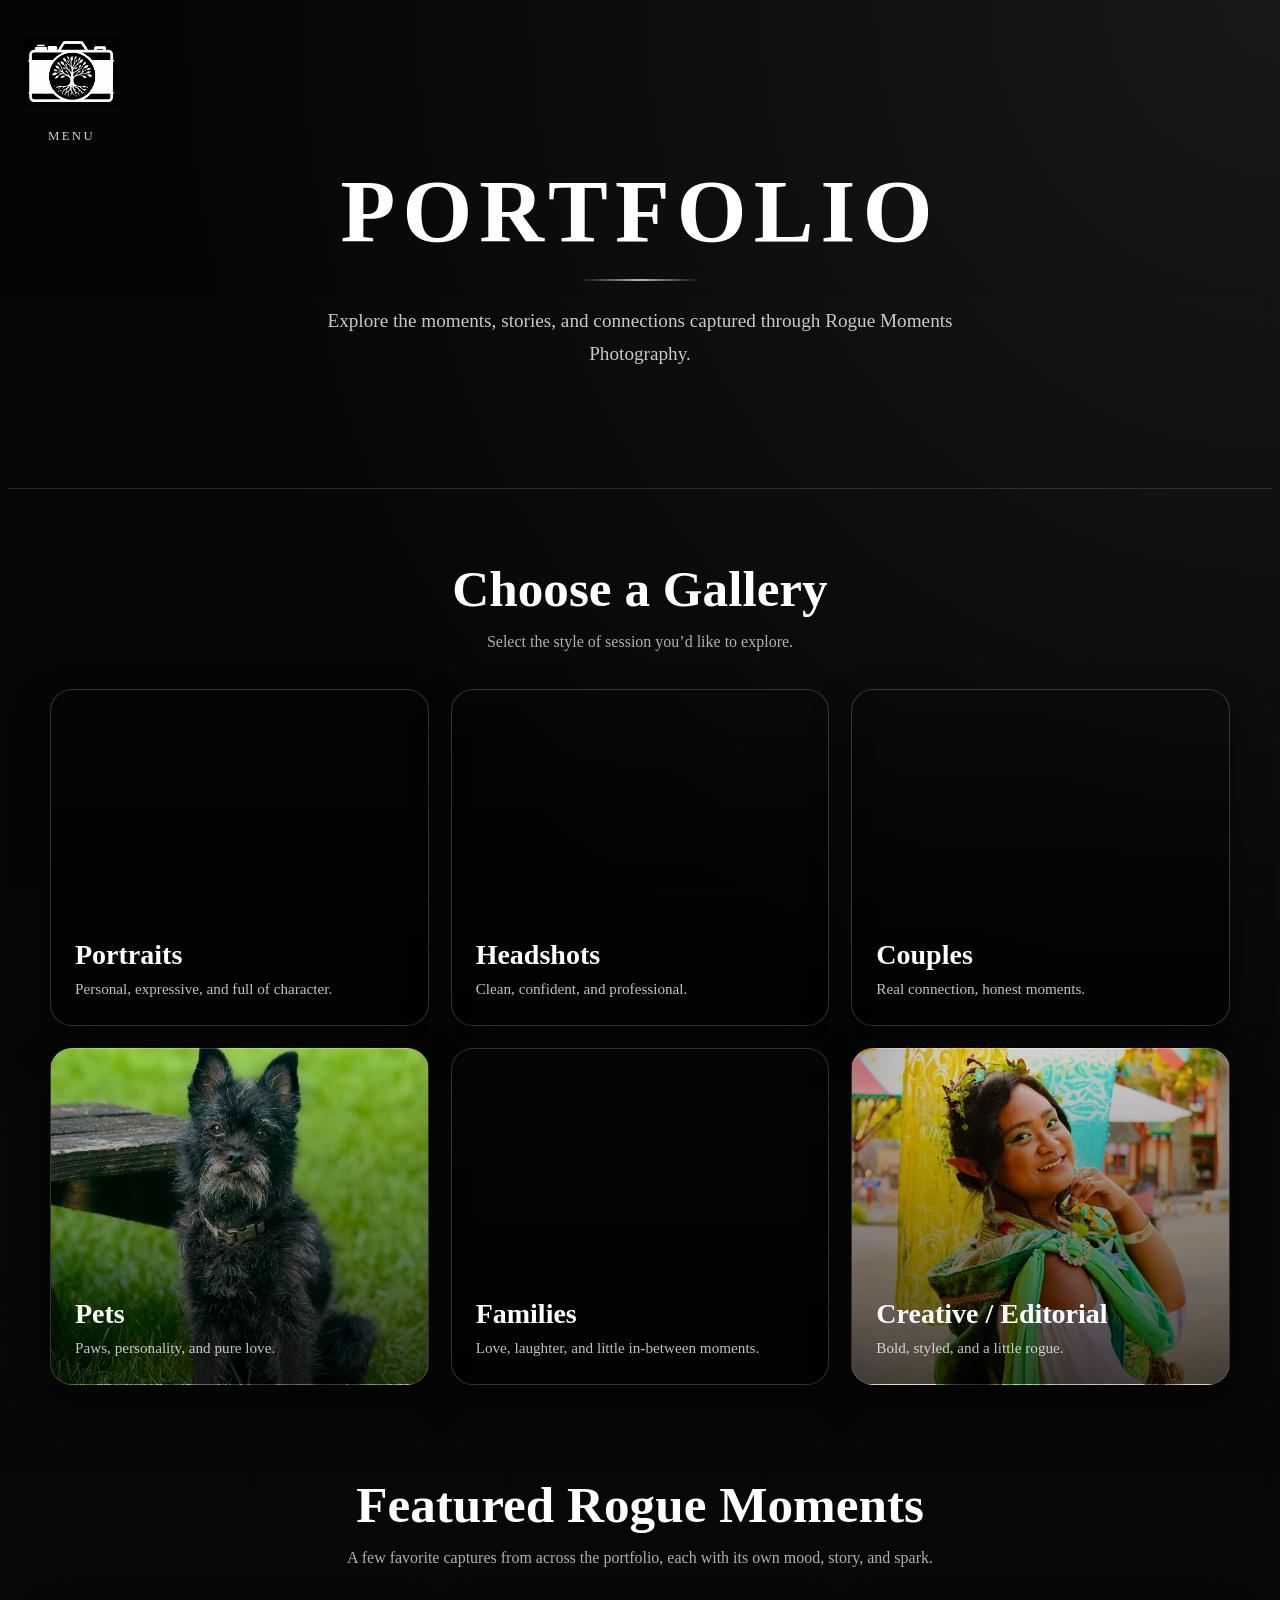
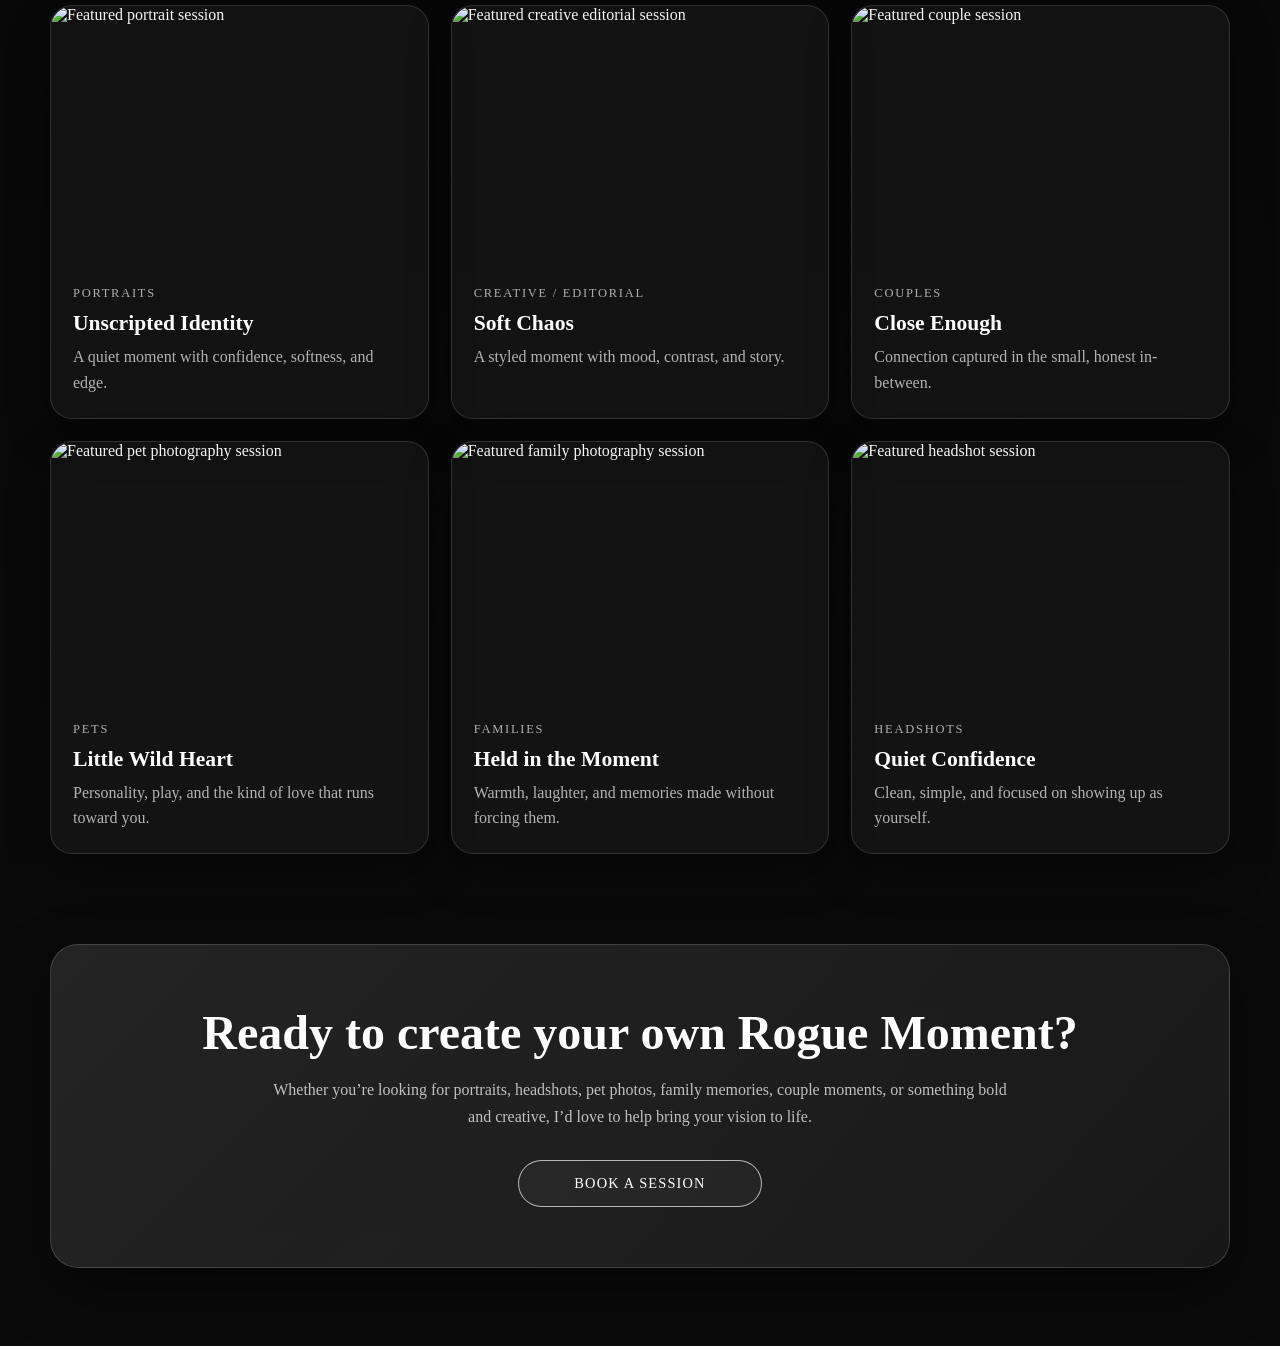
==== pages/portfolio/index.html @ 92284c4f "Upload photography website" ====
<!DOCTYPE html>
<html lang="en">
<head>
  <meta charset="UTF-8" />
  <meta name="viewport" content="width=device-width, initial-scale=1.0" />

  <title>Portfolio | Rogue Moments Photography</title>

  <link rel="stylesheet" href="../../css/global.css" />
  <link rel="stylesheet" href="../../css/navigation.css" />
  <link rel="stylesheet" href="../../css/portfolio.css" />
</head>

<body class="portfolio-page">

  <!-- SHARED NAVIGATION -->
  <div id="navigation-container"></div>

  <!-- PAGE HEADER -->
  <header class="portfolio-header">
    <div class="portfolio-title-wrapper">
      <h1>Portfolio</h1>
      <div class="portfolio-divider"></div>
      <p>
        Explore the moments, stories, and connections captured through Rogue Moments Photography.
      </p>
    </div>
  </header>

  <!-- MAIN CONTENT -->
  <main class="portfolio-main">

    <!-- CATEGORY SECTION -->
    <section class="portfolio-categories">

      <div class="section-heading">
        <h2>Choose a Gallery</h2>
        <p>Select the style of session you’d like to explore.</p>
      </div>

      <div class="category-grid">

        <a href="portraits.html" class="category-card" style="--card-image: url('../../images/portfolio/portraits.jpg'); --card-position: center 30%;">
          <div class="category-card-content">
            <h3>Portraits</h3>
            <p>Personal, expressive, and full of character.</p>
          </div>
        </a>

        <a href="headshots.html" class="category-card" style="--card-image: url('../../images/portfolio/headshots.jpg'); --card-position: center 34%;">
          <div class="category-card-content">
            <h3>Headshots</h3>
            <p>Clean, confident, and professional.</p>
          </div>
        </a>

        <a href="couples.html" class="category-card" style="--card-image: url('../../images/portfolio/couples.jpg'); --card-position: center center;">
          <div class="category-card-content">
            <h3>Couples</h3>
            <p>Real connection, honest moments.</p>
          </div>
        </a>

        <a href="pets.html" class="category-card" style="--card-image: url('../../images/portfolio/pets.jpg'); --card-position: center center;">
          <div class="category-card-content">
            <h3>Pets</h3>
            <p>Paws, personality, and pure love.</p>
          </div>
        </a>

        <a href="families.html" class="category-card" style="--card-image: url('../../images/portfolio/families.jpg'); --card-position: center center;">
          <div class="category-card-content">
            <h3>Families</h3>
            <p>Love, laughter, and little in-between moments.</p>
          </div>
        </a>

        <a href="creative-editorial.html" class="category-card" style="--card-image: url('../../images/portfolio/creative-editorial.jpg'); --card-position: center 38%;">
          <div class="category-card-content">
            <h3>Creative / Editorial</h3>
            <p>Bold, styled, and a little rogue.</p>
          </div>
        </a>

      </div>
    </section>

    <!-- FEATURED SECTION -->
    <section class="featured-rogue-moments">

      <div class="section-heading">
        <h2>Featured Rogue Moments</h2>
        <p>
          A few favorite captures from across the portfolio, each with its own mood, story, and spark.
        </p>
      </div>

      <div class="featured-grid">

        <article class="featured-card">
          <img src="../../images/portfolio/featured-1.jpg" alt="Featured portrait session" />

          <div class="featured-card-content">
            <span>Portraits</span>
            <h3>Unscripted Identity</h3>
            <p>A quiet moment with confidence, softness, and edge.</p>
          </div>

          <div class="rogue-moment-popup">
            <img src="../../images/portfolio/featured-1.jpg" alt="Featured portrait session enlarged" />

            <div class="rogue-moment-story">
              <span>Portraits</span>
              <h2>Unscripted Identity</h2>
              <p>
                This moment happened in the pause between poses. The energy softened,
                the expression became real, and the image stopped feeling staged.
                It became honest. Rogue Moments has always been about capturing
                the versions of ourselves that exist naturally when we stop trying
                to perform.
              </p>
            </div>
          </div>
        </article>

        <article class="featured-card">
          <img src="../../images/portfolio/featured-2.jpg" alt="Featured creative editorial session" />

          <div class="featured-card-content">
            <span>Creative / Editorial</span>
            <h3>Soft Chaos</h3>
            <p>A styled moment with mood, contrast, and story.</p>
          </div>

          <div class="rogue-moment-popup">
            <img src="../../images/portfolio/featured-2.jpg" alt="Featured creative editorial session enlarged" />

            <div class="rogue-moment-story">
              <span>Creative / Editorial</span>
              <h2>Soft Chaos</h2>
              <p>
                Editorial work lives in emotion and atmosphere. This frame leaned
                into cinematic shadows, texture, and visual tension to create a
                moment that feels suspended between memory and dream.
              </p>
            </div>
          </div>
        </article>

        <article class="featured-card">
          <img src="../../images/portfolio/featured-3.jpg" alt="Featured couple session" />

          <div class="featured-card-content">
            <span>Couples</span>
            <h3>Close Enough</h3>
            <p>Connection captured in the small, honest in-between.</p>
          </div>

          <div class="rogue-moment-popup">
            <img src="../../images/portfolio/featured-3.jpg" alt="Featured couple session enlarged" />

            <div class="rogue-moment-story">
              <span>Couples</span>
              <h2>Close Enough</h2>
              <p>
                Some of the strongest couple photographs happen in silence. A glance,
                a hand shift, a small smile. This image was about comfort and closeness,
                not perfection.
              </p>
            </div>
          </div>
        </article>

        <article class="featured-card">
          <img src="../../images/portfolio/featured-4.jpg" alt="Featured pet photography session" />

          <div class="featured-card-content">
            <span>Pets</span>
            <h3>Little Wild Heart</h3>
            <p>Personality, play, and the kind of love that runs toward you.</p>
          </div>

          <div class="rogue-moment-popup">
            <img src="../../images/portfolio/featured-4.jpg" alt="Featured pet photography session enlarged" />

            <div class="rogue-moment-story">
              <span>Pets</span>
              <h2>Little Wild Heart</h2>
              <p>
                Pet photography is unpredictable in the best way possible. This moment
                happened mid-motion, full of energy and trust, creating an image that
                feels alive every time it’s revisited.
              </p>
            </div>
          </div>
        </article>

        <article class="featured-card">
          <img src="../../images/portfolio/featured-5.jpg" alt="Featured family photography session" />

          <div class="featured-card-content">
            <span>Families</span>
            <h3>Held in the Moment</h3>
            <p>Warmth, laughter, and memories made without forcing them.</p>
          </div>

          <div class="rogue-moment-popup">
            <img src="../../images/portfolio/featured-5.jpg" alt="Featured family photography session enlarged" />

            <div class="rogue-moment-story">
              <span>Families</span>
              <h2>Held in the Moment</h2>
              <p>
                Family sessions are about preserving feeling more than perfection.
                This frame captured the kind of memory that grows more meaningful
                with time.
              </p>
            </div>
          </div>
        </article>

        <article class="featured-card">
          <img src="../../images/portfolio/featured-6.jpg" alt="Featured headshot session" />

          <div class="featured-card-content">
            <span>Headshots</span>
            <h3>Quiet Confidence</h3>
            <p>Clean, simple, and focused on showing up as yourself.</p>
          </div>

          <div class="rogue-moment-popup">
            <img src="../../images/portfolio/featured-6.jpg" alt="Featured headshot session enlarged" />

            <div class="rogue-moment-story">
              <span>Headshots</span>
              <h2>Quiet Confidence</h2>
              <p>
                The strongest headshots rarely feel forced. This image focused on calm
                expression, clean composition, and authentic presence over heavy posing.
              </p>
            </div>
          </div>
        </article>

      </div>
    </section>

    <!-- BOTTOM CALL TO ACTION -->
    <section class="portfolio-cta">

      <h2>Ready to create your own Rogue Moment?</h2>

      <p>
        Whether you’re looking for portraits, headshots, pet photos, family memories,
        couple moments, or something bold and creative, I’d love to help bring your vision to life.
      </p>

      <a href="../bookings/bookings.html" class="portfolio-cta-button">
        Book a Session
      </a>

    </section>

  </main>

  <!-- NAVIGATION LOADER -->
  <script>
    const navigationContainer = document.getElementById("navigation-container");

    if (navigationContainer) {
      fetch("../../components/navigation.html")
        .then(response => {
          if (!response.ok) {
            throw new Error("Navigation file could not be loaded.");
          }

          return response.text();
        })
        .then(data => {
          navigationContainer.innerHTML = data;
        })
        .catch(error => {
          console.error("Navigation failed to load:", error);
        });
    }
  </script>

</body>
</html>
---- css/navigation.css ----
/* ================================
   SHARED SITE NAVIGATION
   Rogue Moments Photography
================================ */

.site-navigation {
  position: fixed;

  top: 24px;
  left: 24px;

  z-index: 9999;
}

/* MENU TRIGGER */

.menu-trigger {
  position: relative;

  display: flex;
  flex-direction: column;
  align-items: center;

  cursor: pointer;
}

/* LOGO */

.menu-logo {
  width: 95px;
  height: 95px;

  display: flex;
  align-items: center;
  justify-content: center;
}

.menu-logo img {
  width: 100%;
  height: 100%;

  display: block;

  object-fit: contain;
  object-position: center;
}

/* TEMP TEXT LOGO */

.menu-logo-text {
  width: 82px;
  height: 82px;

  display: flex;
  align-items: center;
  justify-content: center;

  color: #ffffff;

  font-size: 2rem;
  font-style: italic;
  font-weight: 700;
}

/* MENU TEXT */

.menu-text {
  margin-top: 10px;

  color: rgba(255,255,255,0.82);

  font-size: 0.8rem;
  letter-spacing: 0.18em;
  text-transform: uppercase;

  transition: color 0.25s ease;
}

.menu-trigger:hover .menu-text {
  color: white;
}

/* DROPDOWN */

.menu-dropdown {
  position: absolute;

  top: 120px;
  left: 0;

  display: flex;
  flex-direction: column;
  gap: 14px;

  opacity: 0;
  visibility: hidden;

  transform: translateY(-12px);

  transition:
    opacity 0.3s ease,
    transform 0.3s ease,
    visibility 0.3s ease;
}

/* SHOW DROPDOWN */

.menu-trigger:hover .menu-dropdown {
  opacity: 1;
  visibility: visible;

  transform: translateY(0);
}

/* BANNER BUTTONS */

.nav-banner {
  min-width: 240px;

  padding: 1rem 1.8rem;

  position: relative;

  display: flex;
  align-items: center;

  color: white;

  text-decoration: none;
  text-transform: uppercase;

  font-size: 0.9rem;
  font-weight: 600;

  letter-spacing: 0.14em;

  background: #111111;

  border: 2px solid rgba(192,192,192,0.8);

  box-shadow:
    0 0 18px rgba(255,255,255,0.08),
    inset 0 0 14px rgba(255,255,255,0.08);

  clip-path:
    polygon(
      0 0,
      92% 0,
      100% 50%,
      92% 100%,
      0 100%
    );

  transition:
    transform 0.25s ease,
    box-shadow 0.25s ease,
    border-color 0.25s ease,
    background 0.25s ease;
}

/* HOVER */

.nav-banner:hover {
  transform: translateX(10px);

  border-color: white;

  background: #1a1a1a;

  box-shadow:
    0 0 28px rgba(192,192,192,0.35),
    inset 0 0 18px rgba(255,255,255,0.12);
}

/* MOBILE */

@media (max-width: 900px) {

  .site-navigation {
    top: 16px;
    left: 16px;
  }

  .menu-logo,
  .menu-logo-text {
    width: 68px;
    height: 68px;
  }

  .menu-dropdown {
    top: 100px;
  }

  .nav-banner {
    min-width: 200px;
    font-size: 0.82rem;
  }
}
---- css/portfolio.css ----
/* ================================
   ROGUE MOMENTS PHOTOGRAPHY
   PORTFOLIO PAGE
================================ */

.portfolio-page {
  min-height: 100vh;
  background:
    radial-gradient(circle at top right, rgba(255, 255, 255, 0.08), transparent 35%),
    linear-gradient(180deg, #050505 0%, #0a0a0a 100%);
  color: var(--white, #f5f5f5);
}

/* HEADER */

.portfolio-header {
  min-height: 300px;
  padding: 110px 24px 70px;
  display: flex;
  align-items: center;
  justify-content: center;
  text-align: center;
  border-bottom: 1px solid rgba(192, 192, 192, 0.18);
}

.portfolio-title-wrapper {
  max-width: 850px;
}

.portfolio-title-wrapper h1 {
  margin: 0;
  font-size: clamp(3rem, 7vw, 6rem);
  line-height: 1;
  letter-spacing: 0.08em;
  text-transform: uppercase;
  color: #ffffff;
}

.portfolio-divider {
  width: 120px;
  height: 2px;
  margin: 24px auto;
  background: linear-gradient(
    90deg,
    transparent,
    rgba(192, 192, 192, 0.95),
    transparent
  );
}

.portfolio-title-wrapper p {
  margin: 0 auto;
  max-width: 700px;
  font-size: clamp(1rem, 2vw, 1.2rem);
  line-height: 1.7;
  color: rgba(255, 255, 255, 0.78);
}

/* MAIN */

.portfolio-main {
  width: min(1180px, calc(100% - 40px));
  margin: 0 auto;
  padding: 70px 0;
}

/* SECTION HEADING */

.section-heading {
  margin-bottom: 34px;
  text-align: center;
}

.section-heading h2 {
  margin: 0 0 10px;
  font-size: clamp(2rem, 4vw, 3.2rem);
  color: #ffffff;
}

.section-heading p {
  margin: 0 auto;
  max-width: 680px;
  color: rgba(255, 255, 255, 0.68);
  font-size: 1rem;
  line-height: 1.7;
}

/* CATEGORY CARDS */

.portfolio-categories {
  margin-bottom: 90px;
}

.category-grid {
  display: grid;
  grid-template-columns: repeat(3, 1fr);
  gap: 22px;
}

.category-card {
  position: relative;
  min-height: 335px;
  border-radius: 22px;
  overflow: hidden;
  text-decoration: none;
  color: #ffffff;

  background-image:
    linear-gradient(
      180deg,
      rgba(0, 0, 0, 0.12),
      rgba(0, 0, 0, 0.72)
    ),
    var(--card-image);

  background-size: cover;
  background-position: var(--card-position, center);
  background-repeat: no-repeat;

  border: 1px solid rgba(192, 192, 192, 0.24);
  box-shadow: 0 18px 40px rgba(0, 0, 0, 0.42);

  transition:
    transform 0.28s ease,
    box-shadow 0.28s ease,
    border-color 0.28s ease,
    filter 0.28s ease;
}

.category-card::before {
  content: "";
  position: absolute;
  inset: 0;
  background: radial-gradient(circle at top, rgba(255, 255, 255, 0.14), transparent 45%);
  opacity: 0;
  transition: opacity 0.28s ease;
}

.category-card:hover {
  transform: translateY(-8px) scale(1.02);
  border-color: rgba(230, 230, 230, 0.72);
  box-shadow:
    0 22px 55px rgba(0, 0, 0, 0.58),
    0 0 22px rgba(192, 192, 192, 0.28);
  filter: brightness(1.08);
}

.category-card:hover::before {
  opacity: 1;
}

.category-card-content {
  position: absolute;
  left: 24px;
  right: 24px;
  bottom: 24px;
  z-index: 1;
}

.category-card-content h3 {
  margin: 0 0 8px;
  font-size: 1.75rem;
  line-height: 1.1;
  color: #ffffff;
}

.category-card-content p {
  margin: 0;
  max-width: 310px;
  color: rgba(255, 255, 255, 0.76);
  font-size: 0.95rem;
  line-height: 1.5;
}

/* FEATURED SECTION */

.featured-rogue-moments {
  margin-bottom: 90px;
}

.featured-grid {
  display: grid;
  grid-template-columns: repeat(3, 1fr);
  gap: 22px;
}

.featured-card {
  position: relative;
  overflow: visible;
  border-radius: 22px;
  background: rgba(255, 255, 255, 0.045);
  border: 1px solid rgba(192, 192, 192, 0.18);
  box-shadow: 0 18px 42px rgba(0, 0, 0, 0.35);
  transition:
    transform 0.28s ease,
    border-color 0.28s ease,
    box-shadow 0.28s ease;
}

.featured-card:hover {
  transform: translateY(-6px);
  border-color: rgba(230, 230, 230, 0.55);
  box-shadow:
    0 24px 52px rgba(0, 0, 0, 0.5),
    0 0 20px rgba(192, 192, 192, 0.2);
}

.featured-card > img {
  display: block;
  width: 100%;
  height: 255px;
  object-fit: cover;
  object-position: center;
  border-radius: 22px 22px 0 0;
}

.featured-card-content {
  padding: 22px;
}

.featured-card-content span {
  display: inline-block;
  margin-bottom: 10px;
  font-size: 0.78rem;
  letter-spacing: 0.14em;
  text-transform: uppercase;
  color: rgba(192, 192, 192, 0.9);
}

.featured-card-content h3 {
  margin: 0 0 8px;
  font-size: 1.35rem;
  color: #ffffff;
}

.featured-card-content p {
  margin: 0;
  color: rgba(255, 255, 255, 0.68);
  line-height: 1.6;
}

/* ================================
   ROGUE MOMENT POPUP ALBUM
================================ */

.rogue-moment-popup {
  position: fixed;

  top: 50%;
  left: 50%;

  transform:
    translate(-50%, -50%)
    scale(0.88);

  width: min(960px, 90vw);

  display: grid;
  grid-template-columns: 1fr 1fr;
  gap: 34px;

  padding: 30px;

  background: #050505 !important;

  backdrop-filter: none !important;
  -webkit-backdrop-filter: none !important;

  opacity: 0;

  border: 1px solid rgba(255, 185, 225, 0.35);
  border-radius: 30px;

  box-shadow:
    0 0 55px rgba(255, 120, 190, 0.18),
    0 40px 100px rgba(0, 0, 0, 1);

  z-index: 99999;

  pointer-events: none;

  transition:
    opacity 0.34s ease,
    transform 0.34s ease;
}

.featured-card:hover .rogue-moment-popup {
  opacity: 1;

  transform:
    translate(-50%, -50%)
    scale(1);
}

.rogue-moment-popup img {
  width: 100%;
  height: 100%;
  max-height: 500px;

  object-fit: cover;
  object-position: center;

  border-radius: 20px;

  border: 1px solid rgba(255, 255, 255, 0.08);

  box-shadow:
    0 0 24px rgba(255, 180, 220, 0.12);
}

/* STORY PANEL */

.rogue-moment-story {
  display: flex;
  flex-direction: column;
  justify-content: center;

  text-align: left;

  padding: 32px;

  background: #111111 !important;

  backdrop-filter: none !important;
  -webkit-backdrop-filter: none !important;

  border: 1px solid rgba(255, 190, 225, 0.2);

  border-radius: 22px;

  box-shadow:
    0 0 18px rgba(255, 120, 190, 0.08);
}

.rogue-moment-story span {
  display: inline-block;
  margin-bottom: 14px;
  font-size: 0.75rem;
  letter-spacing: 0.16em;
  text-transform: uppercase;
  color: rgba(255, 180, 220, 0.82);
}

.rogue-moment-story h2 {
  margin: 0 0 22px;
  font-size: clamp(2rem, 4vw, 3.2rem);
  line-height: 1.05;
  color: #ffffff;
  text-shadow: 0 0 24px rgba(255, 150, 210, 0.22);
}

.rogue-moment-story p {
  margin: 0;
  color: rgba(255, 255, 255, 0.88);
  line-height: 1.9;
  font-size: 1rem;
}

.rogue-moment-popup::before {
  content: "";
  position: absolute;
  inset: 14px;
  border: 1px solid rgba(255, 255, 255, 0.06);
  border-radius: 22px;
  pointer-events: none;
}

.rogue-moment-popup::after {
  content: "Rogue Moments Archive";
  position: absolute;
  top: 24px;
  right: 30px;
  font-size: 0.72rem;
  letter-spacing: 0.18em;
  text-transform: uppercase;
  color: rgba(255, 190, 225, 0.55);
}

/* CTA */

.portfolio-cta {
  padding: 60px 28px;
  text-align: center;
  border-radius: 28px;
  border: 1px solid rgba(192, 192, 192, 0.22);
  background:
    linear-gradient(135deg, rgba(255, 255, 255, 0.08), rgba(255, 255, 255, 0.025)),
    rgba(255, 255, 255, 0.035);
  box-shadow: 0 24px 60px rgba(0, 0, 0, 0.42);
}

.portfolio-cta h2 {
  margin: 0 0 16px;
  font-size: clamp(2rem, 4vw, 3rem);
  color: #ffffff;
}

.portfolio-cta p {
  max-width: 760px;
  margin: 0 auto 30px;
  color: rgba(255, 255, 255, 0.72);
  line-height: 1.7;
}

.portfolio-cta-button {
  display: inline-flex;
  align-items: center;
  justify-content: center;
  min-width: 190px;
  padding: 14px 26px;
  border-radius: 999px;
  border: 1px solid rgba(230, 230, 230, 0.75);
  color: #ffffff;
  text-decoration: none;
  letter-spacing: 0.08em;
  text-transform: uppercase;
  font-size: 0.9rem;
  background: rgba(255, 255, 255, 0.04);
  transition:
    transform 0.25s ease,
    box-shadow 0.25s ease,
    background 0.25s ease;
}

.portfolio-cta-button:hover {
  transform: translateY(-3px);
  background: rgba(255, 255, 255, 0.1);
  box-shadow: 0 0 22px rgba(192, 192, 192, 0.28);
}

/* TABLET */

@media (max-width: 950px) {
  .category-grid,
  .featured-grid {
    grid-template-columns: repeat(2, 1fr);
  }
}

/* MOBILE */

@media (max-width: 880px) {
  .rogue-moment-popup {
    grid-template-columns: 1fr;
    max-height: 88vh;
    overflow-y: auto;
  }

  .rogue-moment-popup img {
    max-height: 320px;
  }
}

@media (max-width: 680px) {
  .portfolio-header {
    min-height: 260px;
    padding: 95px 20px 55px;
  }

  .portfolio-main {
    width: min(100% - 28px, 1180px);
    padding: 52px 0;
  }

  .category-grid,
  .featured-grid {
    grid-template-columns: 1fr;
  }

  .category-card {
    min-height: 290px;
  }

  .featured-card > img {
    height: 235px;
  }

  .portfolio-cta {
    padding: 46px 22px;
  }
}
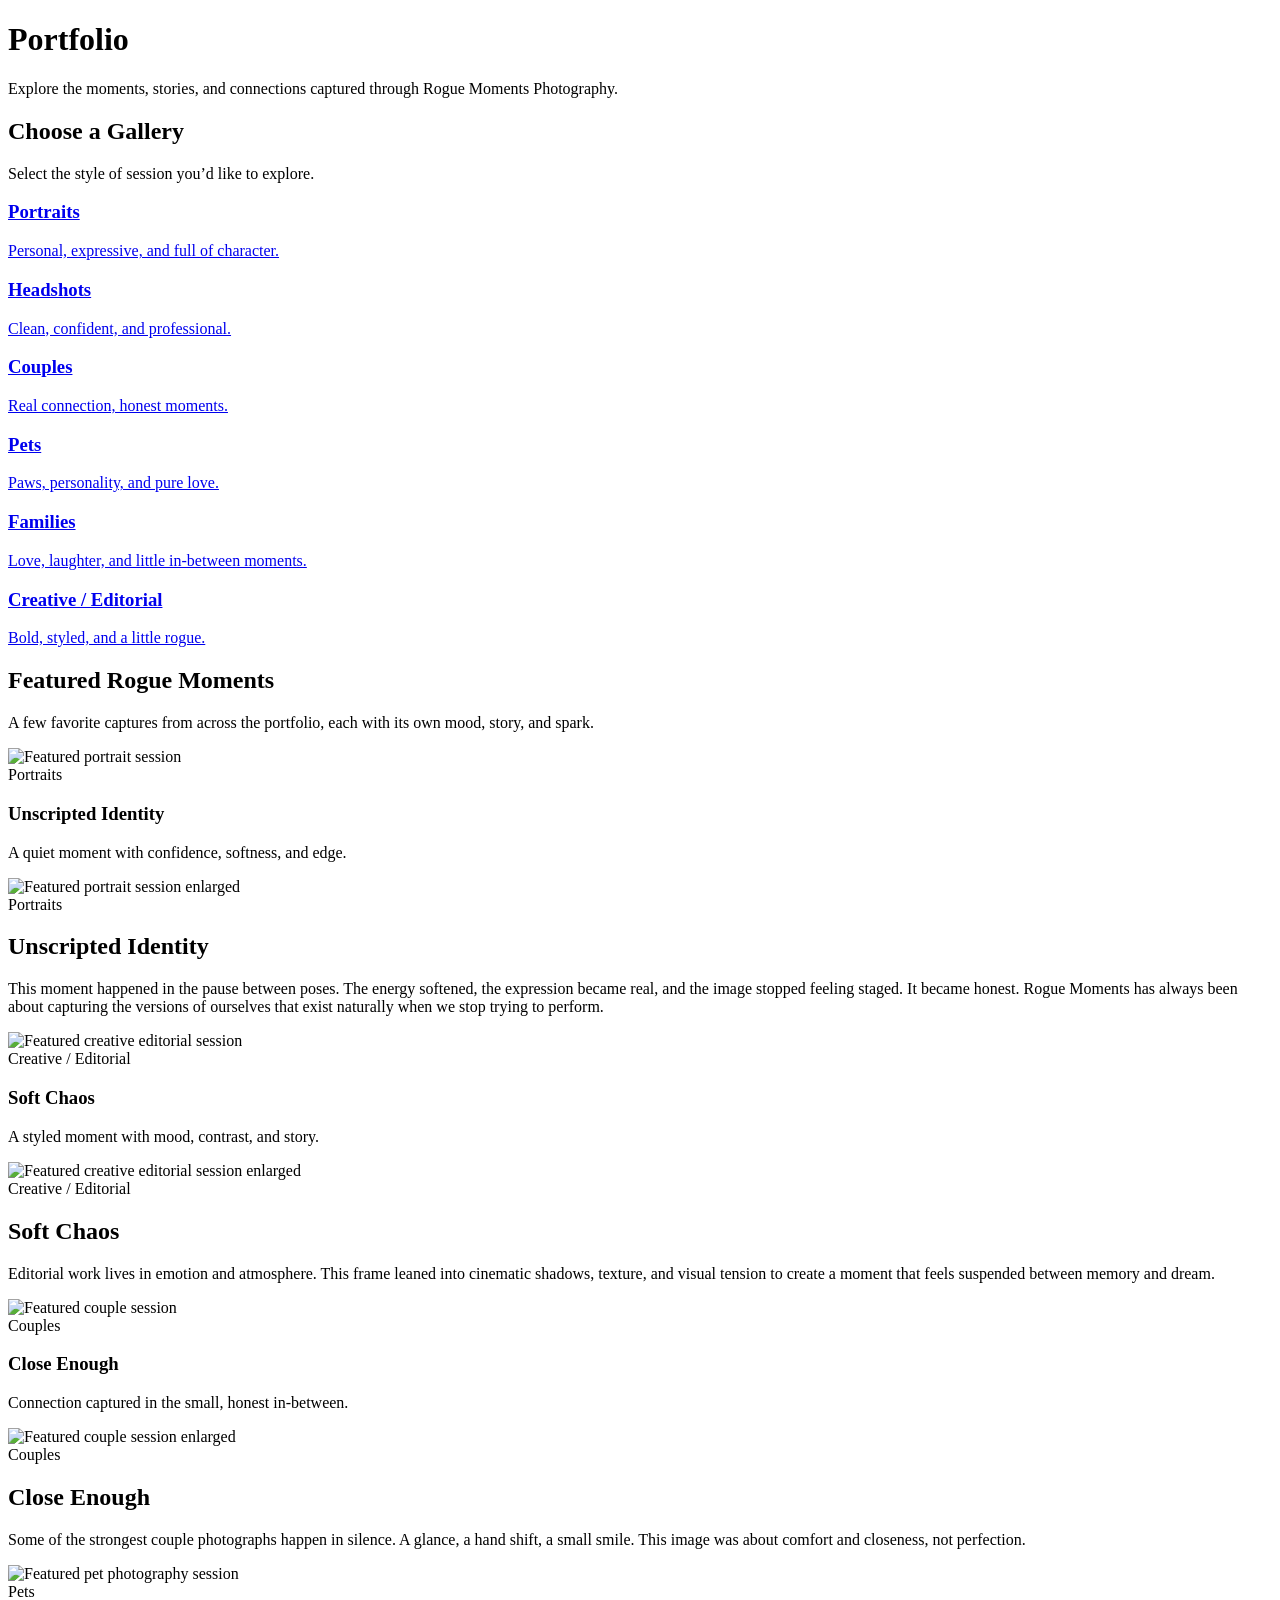
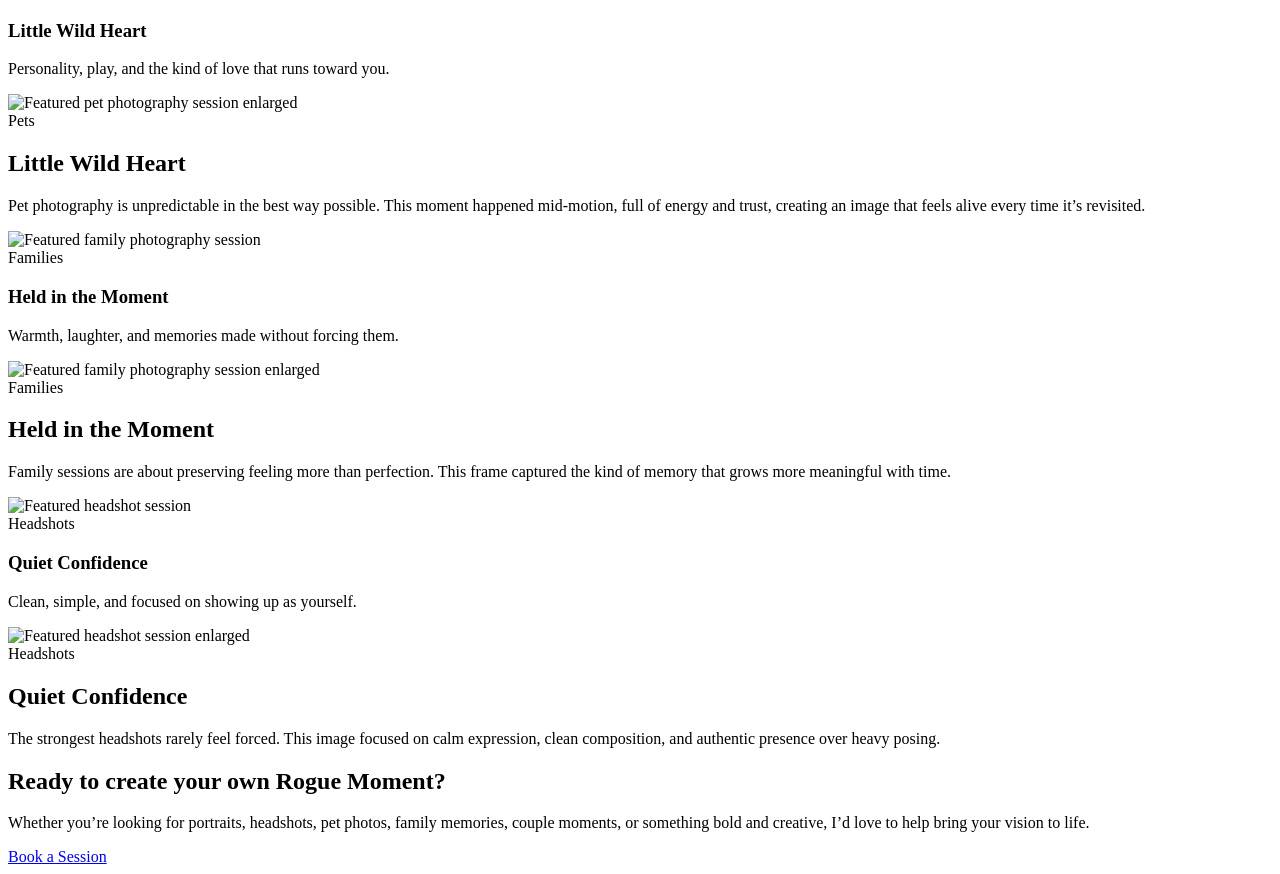
==== commit 68763cfb: "Update index.html Fixed portfolio image paths for GitHub Pages so images, CSS, navigation, and page " ====
--- a/pages/portfolio/index.html
+++ b/pages/portfolio/index.html
@@ -6,9 +6,9 @@
 
   <title>Portfolio | Rogue Moments Photography</title>
 
-  <link rel="stylesheet" href="../../css/global.css" />
-  <link rel="stylesheet" href="../../css/navigation.css" />
-  <link rel="stylesheet" href="../../css/portfolio.css" />
+  <link rel="stylesheet" href="/rogue-moments-photography/css/global.css" />
+  <link rel="stylesheet" href="/rogue-moments-photography/css/navigation.css" />
+  <link rel="stylesheet" href="/rogue-moments-photography/css/portfolio.css" />
 </head>
 
 <body class="portfolio-page">
@@ -40,42 +40,42 @@
 
       <div class="category-grid">
 
-        <a href="portraits.html" class="category-card" style="--card-image: url('../../images/portfolio/portraits.jpg'); --card-position: center 30%;">
+        <a href="/rogue-moments-photography/pages/portfolio/portraits.html" class="category-card" style="--card-image: url('/rogue-moments-photography/images/portfolio/portraits.jpg'); --card-position: center 30%;">
           <div class="category-card-content">
             <h3>Portraits</h3>
             <p>Personal, expressive, and full of character.</p>
           </div>
         </a>
 
-        <a href="headshots.html" class="category-card" style="--card-image: url('../../images/portfolio/headshots.jpg'); --card-position: center 34%;">
+        <a href="/rogue-moments-photography/pages/portfolio/headshots.html" class="category-card" style="--card-image: url('/rogue-moments-photography/images/portfolio/headshots.jpg'); --card-position: center 34%;">
           <div class="category-card-content">
             <h3>Headshots</h3>
             <p>Clean, confident, and professional.</p>
           </div>
         </a>
 
-        <a href="couples.html" class="category-card" style="--card-image: url('../../images/portfolio/couples.jpg'); --card-position: center center;">
+        <a href="/rogue-moments-photography/pages/portfolio/couples.html" class="category-card" style="--card-image: url('/rogue-moments-photography/images/portfolio/couples.jpg'); --card-position: center center;">
           <div class="category-card-content">
             <h3>Couples</h3>
             <p>Real connection, honest moments.</p>
           </div>
         </a>
 
-        <a href="pets.html" class="category-card" style="--card-image: url('../../images/portfolio/pets.jpg'); --card-position: center center;">
+        <a href="/rogue-moments-photography/pages/portfolio/pets.html" class="category-card" style="--card-image: url('/rogue-moments-photography/images/portfolio/pets.jpg'); --card-position: center center;">
           <div class="category-card-content">
             <h3>Pets</h3>
             <p>Paws, personality, and pure love.</p>
           </div>
         </a>
 
-        <a href="families.html" class="category-card" style="--card-image: url('../../images/portfolio/families.jpg'); --card-position: center center;">
+        <a href="/rogue-moments-photography/pages/portfolio/families.html" class="category-card" style="--card-image: url('/rogue-moments-photography/images/portfolio/families.jpg'); --card-position: center center;">
           <div class="category-card-content">
             <h3>Families</h3>
             <p>Love, laughter, and little in-between moments.</p>
           </div>
         </a>
 
-        <a href="creative-editorial.html" class="category-card" style="--card-image: url('../../images/portfolio/creative-editorial.jpg'); --card-position: center 38%;">
+        <a href="/rogue-moments-photography/pages/portfolio/creative-editorial.html" class="category-card" style="--card-image: url('/rogue-moments-photography/images/portfolio/creative-editorial.jpg'); --card-position: center 38%;">
           <div class="category-card-content">
             <h3>Creative / Editorial</h3>
             <p>Bold, styled, and a little rogue.</p>
@@ -98,7 +98,7 @@
       <div class="featured-grid">
 
         <article class="featured-card">
-          <img src="../../images/portfolio/featured-1.jpg" alt="Featured portrait session" />
+          <img src="/rogue-moments-photography/images/portfolio/featured-1.jpg" alt="Featured portrait session" />
 
           <div class="featured-card-content">
             <span>Portraits</span>
@@ -107,7 +107,7 @@
           </div>
 
           <div class="rogue-moment-popup">
-            <img src="../../images/portfolio/featured-1.jpg" alt="Featured portrait session enlarged" />
+            <img src="/rogue-moments-photography/images/portfolio/featured-1.jpg" alt="Featured portrait session enlarged" />
 
             <div class="rogue-moment-story">
               <span>Portraits</span>
@@ -124,7 +124,7 @@
         </article>
 
         <article class="featured-card">
-          <img src="../../images/portfolio/featured-2.jpg" alt="Featured creative editorial session" />
+          <img src="/rogue-moments-photography/images/portfolio/featured-2.jpg" alt="Featured creative editorial session" />
 
           <div class="featured-card-content">
             <span>Creative / Editorial</span>
@@ -133,7 +133,7 @@
           </div>
 
           <div class="rogue-moment-popup">
-            <img src="../../images/portfolio/featured-2.jpg" alt="Featured creative editorial session enlarged" />
+            <img src="/rogue-moments-photography/images/portfolio/featured-2.jpg" alt="Featured creative editorial session enlarged" />
 
             <div class="rogue-moment-story">
               <span>Creative / Editorial</span>
@@ -148,7 +148,7 @@
         </article>
 
         <article class="featured-card">
-          <img src="../../images/portfolio/featured-3.jpg" alt="Featured couple session" />
+          <img src="/rogue-moments-photography/images/portfolio/featured-3.jpg" alt="Featured couple session" />
 
           <div class="featured-card-content">
             <span>Couples</span>
@@ -157,7 +157,7 @@
           </div>
 
           <div class="rogue-moment-popup">
-            <img src="../../images/portfolio/featured-3.jpg" alt="Featured couple session enlarged" />
+            <img src="/rogue-moments-photography/images/portfolio/featured-3.jpg" alt="Featured couple session enlarged" />
 
             <div class="rogue-moment-story">
               <span>Couples</span>
@@ -172,7 +172,7 @@
         </article>
 
         <article class="featured-card">
-          <img src="../../images/portfolio/featured-4.jpg" alt="Featured pet photography session" />
+          <img src="/rogue-moments-photography/images/portfolio/featured-4.jpg" alt="Featured pet photography session" />
 
           <div class="featured-card-content">
             <span>Pets</span>
@@ -181,7 +181,7 @@
           </div>
 
           <div class="rogue-moment-popup">
-            <img src="../../images/portfolio/featured-4.jpg" alt="Featured pet photography session enlarged" />
+            <img src="/rogue-moments-photography/images/portfolio/featured-4.jpg" alt="Featured pet photography session enlarged" />
 
             <div class="rogue-moment-story">
               <span>Pets</span>
@@ -196,7 +196,7 @@
         </article>
 
         <article class="featured-card">
-          <img src="../../images/portfolio/featured-5.jpg" alt="Featured family photography session" />
+          <img src="/rogue-moments-photography/images/portfolio/featured-5.jpg" alt="Featured family photography session" />
 
           <div class="featured-card-content">
             <span>Families</span>
@@ -205,7 +205,7 @@
           </div>
 
           <div class="rogue-moment-popup">
-            <img src="../../images/portfolio/featured-5.jpg" alt="Featured family photography session enlarged" />
+            <img src="/rogue-moments-photography/images/portfolio/featured-5.jpg" alt="Featured family photography session enlarged" />
 
             <div class="rogue-moment-story">
               <span>Families</span>
@@ -220,7 +220,7 @@
         </article>
 
         <article class="featured-card">
-          <img src="../../images/portfolio/featured-6.jpg" alt="Featured headshot session" />
+          <img src="/rogue-moments-photography/images/portfolio/featured-6.jpg" alt="Featured headshot session" />
 
           <div class="featured-card-content">
             <span>Headshots</span>
@@ -229,7 +229,7 @@
           </div>
 
           <div class="rogue-moment-popup">
-            <img src="../../images/portfolio/featured-6.jpg" alt="Featured headshot session enlarged" />
+            <img src="/rogue-moments-photography/images/portfolio/featured-6.jpg" alt="Featured headshot session enlarged" />
 
             <div class="rogue-moment-story">
               <span>Headshots</span>
@@ -255,7 +255,7 @@
         couple moments, or something bold and creative, I’d love to help bring your vision to life.
       </p>
 
-      <a href="../bookings/bookings.html" class="portfolio-cta-button">
+      <a href="/rogue-moments-photography/pages/bookings/bookings.html" class="portfolio-cta-button">
         Book a Session
       </a>
 
@@ -268,7 +268,7 @@
     const navigationContainer = document.getElementById("navigation-container");
 
     if (navigationContainer) {
-      fetch("../../components/navigation.html")
+      fetch("/rogue-moments-photography/components/navigation.html")
         .then(response => {
           if (!response.ok) {
             throw new Error("Navigation file could not be loaded.");
@@ -286,4 +286,4 @@
   </script>
 
 </body>
-</html>+</html>
